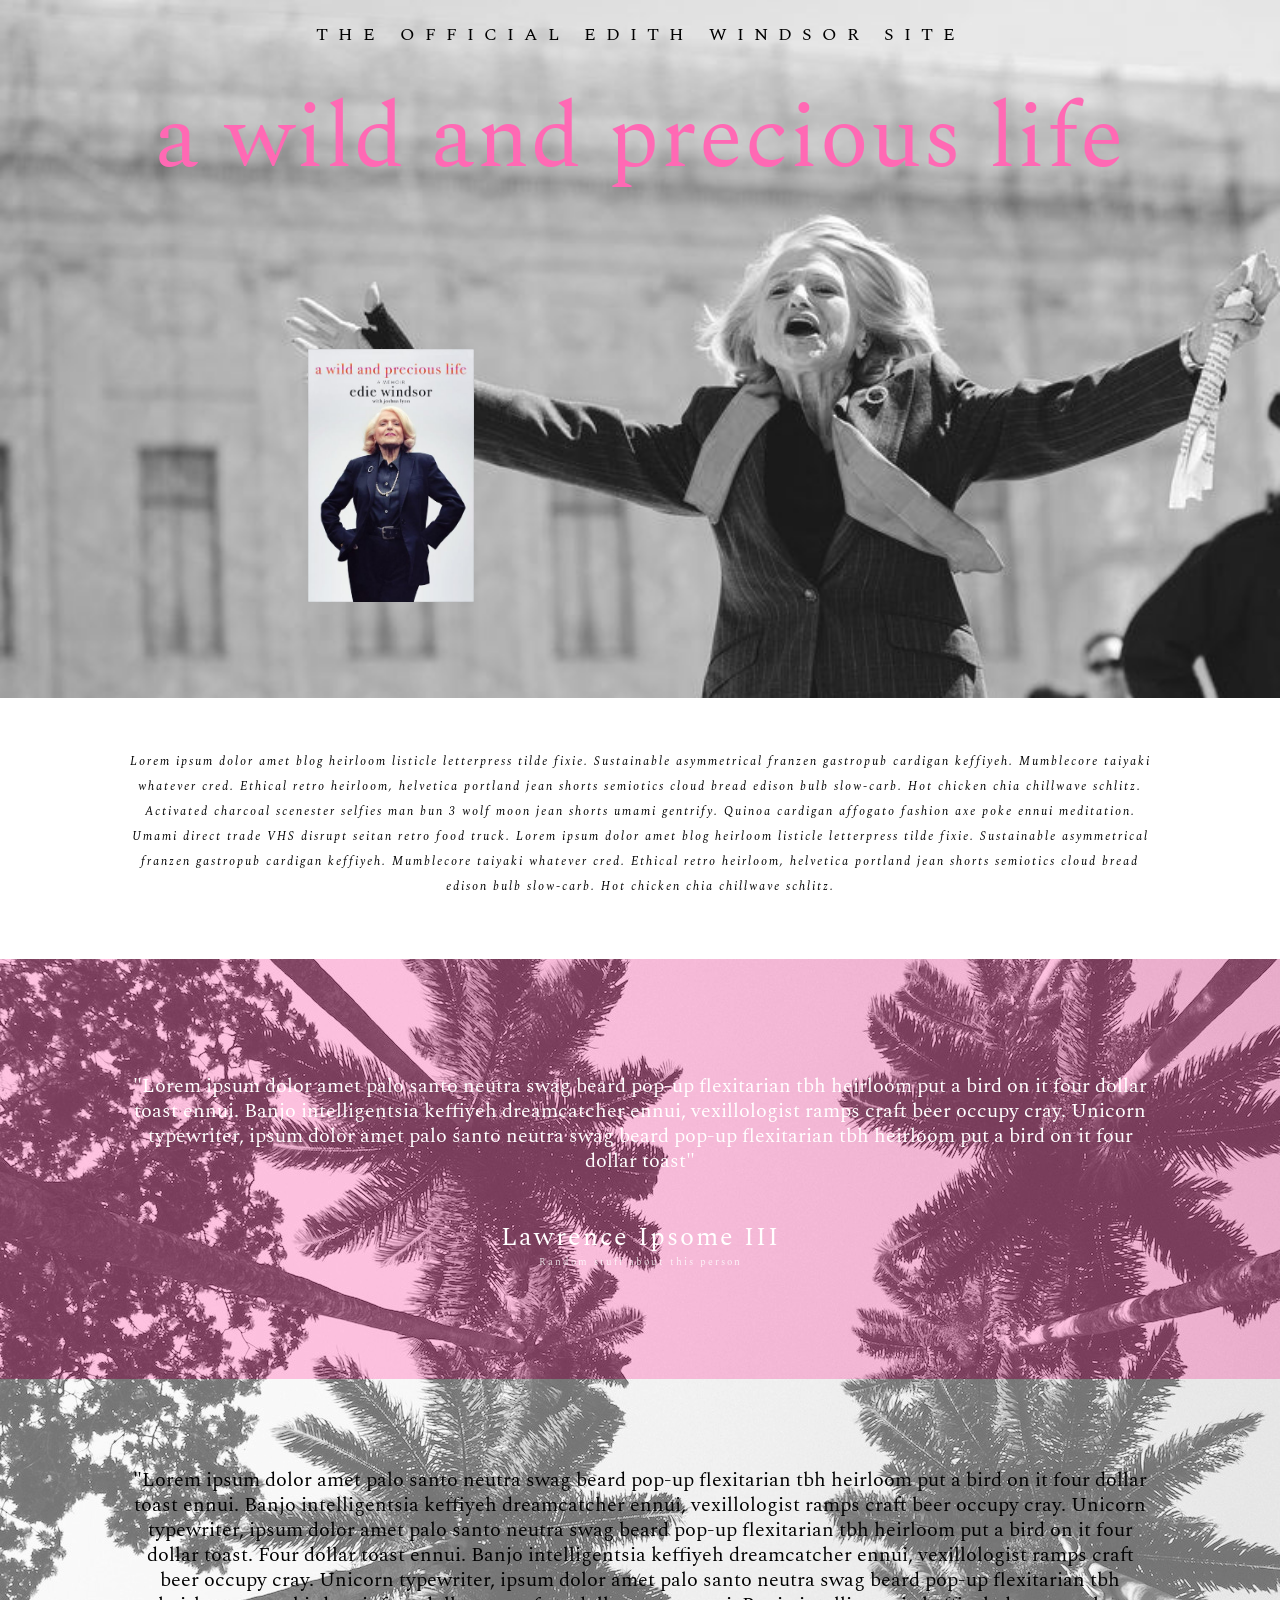
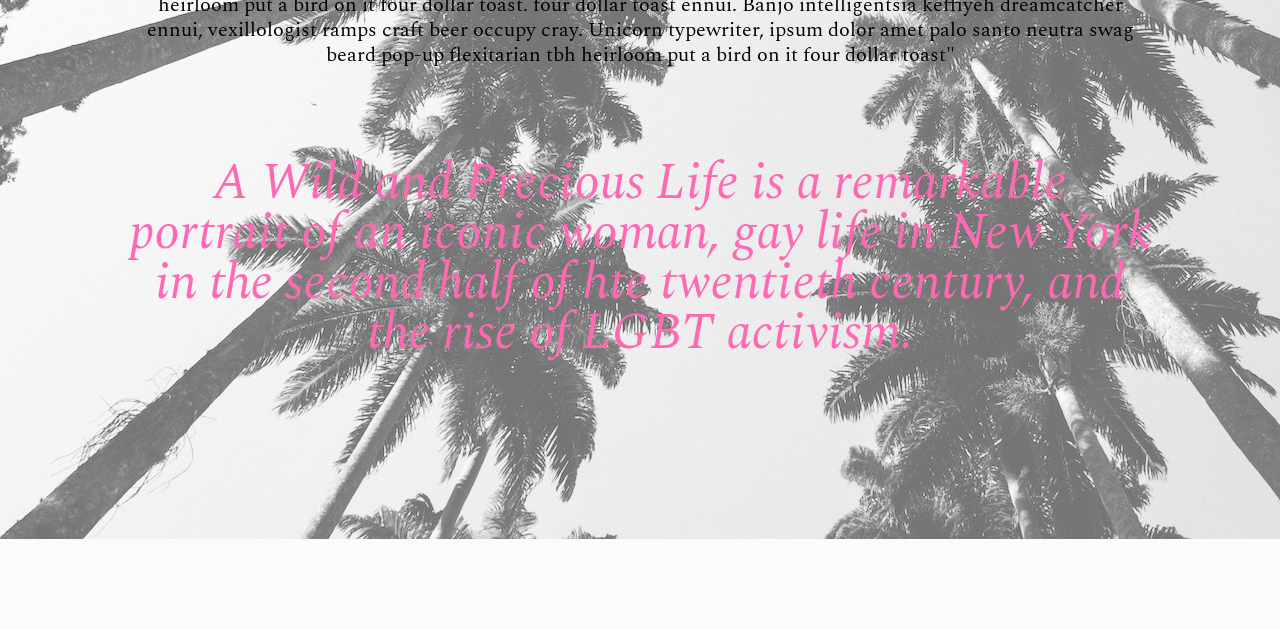
==== index.html @ 9a328db8 "secondary update" ====
<!DOCTYPE html>
<html>
<head>
  <meta charset="UTF-8">
  <title>title</title>
  <link rel="stylesheet" type="text/css" href="style.css">
</head>
<body>

  <div class='post-header'>
    <div id='post-title'>
      <h2>The Official Edith Windsor Site</h2>
    </div>
    <div id='post-title-statement'>
        <h1>a wild and precious life</h1>
    </div>
    <div id='post-book-cover'>
      <img src='images/book-cover.jpg'></img>
    </div>
  </div>

  <div class='post-sub-header'>
    <p class='post-sub-header-text'>Lorem ipsum dolor amet blog heirloom listicle letterpress tilde fixie. Sustainable asymmetrical franzen gastropub cardigan keffiyeh. Mumblecore taiyaki whatever cred. Ethical retro heirloom, helvetica portland jean shorts semiotics cloud bread edison bulb slow-carb. Hot chicken chia chillwave schlitz. Activated charcoal scenester selfies man bun 3 wolf moon jean shorts umami gentrify. Quinoa cardigan affogato fashion axe poke ennui meditation. Umami direct trade VHS disrupt seitan retro food truck. Lorem ipsum dolor amet blog heirloom listicle letterpress tilde fixie. Sustainable asymmetrical franzen gastropub cardigan keffiyeh. Mumblecore taiyaki whatever cred. Ethical retro heirloom, helvetica portland jean shorts semiotics cloud bread edison bulb slow-carb. Hot chicken chia chillwave schlitz.</p>
  </div>  

  <div class='post-main'>
    <div id='post-main-initial'>
      <blockquote>"Lorem ipsum dolor amet palo santo neutra swag beard pop-up flexitarian tbh heirloom put a bird on it four dollar toast ennui. Banjo intelligentsia keffiyeh dreamcatcher ennui, vexillologist ramps craft beer occupy cray. Unicorn typewriter, ipsum dolor amet palo santo neutra swag beard pop-up flexitarian tbh heirloom put a bird on it four dollar toast"</blockquote>
      <p class='author'>Lawrence Ipsome III</p>
      <p class='author-credentials'>Random stuff about this person</p>
    </div>
    <div id='post-main-secondary'>
        <p class='post-main-statement'>"Lorem ipsum dolor amet palo santo neutra swag beard pop-up flexitarian tbh heirloom put a bird on it four dollar toast ennui. Banjo intelligentsia keffiyeh dreamcatcher ennui, vexillologist ramps craft beer occupy cray. Unicorn typewriter, ipsum dolor amet palo santo neutra swag beard pop-up flexitarian tbh heirloom put a bird on it four dollar toast. Four dollar toast ennui. Banjo intelligentsia keffiyeh dreamcatcher ennui, vexillologist ramps craft beer occupy cray. Unicorn typewriter, ipsum dolor amet palo santo neutra swag beard pop-up flexitarian tbh heirloom put a bird on it four dollar toast. four dollar toast ennui. Banjo intelligentsia keffiyeh dreamcatcher ennui, vexillologist ramps craft beer occupy cray. Unicorn typewriter, ipsum dolor amet palo santo neutra swag beard pop-up flexitarian tbh heirloom put a bird on it four dollar toast"</p>
        <p class='post-main-quote'>A Wild and Precious Life is a remarkable portrait of an iconic woman, gay life in New York in the second half of hte twentieth century, and the rise of LGBT activism.
        </p>
    </div>
  </div>

  <style>
    .post-header {
      overflow: hidden;
      width: 100%;
      height: 54.5vw;
      margin: 0 auto;
      background-color: #567DA7;
      background-size: cover;
      background-position: 50% 0;
      /* background-image: url(data:image/svg+xml;charset=utf-8,%3Csvg%20xmlns%3D%22http%3A//www.w3.org/2000/svg%22%20xmlns%3Axlink%3D%22http%3A//www.w3.org/1999/xlink%22%20width%3D%221500%22%20height%3D%22823%22%20viewBox%3D%220%200%201500%20823%22%3E%0A%20%20%3Cfilter%20id%3D%22blur%22%20color-interpolation-filters%3D%22sRGB%22%3E%0A%20%20%20%20%3CfeGaussianBlur%20stdDeviation%3D%2220%22%20edgeMode%3D%22duplicate%22%20/%3E%0A%20%20%20%20%3CfeComponentTransfer%3E%0A%20%20%20%20%20%20%3CfeFuncA%20type%3D%22discrete%22%20tableValues%3D%221%201%22%20/%3E%0A%20%20%20%20%3C/feComponentTransfer%3E%0A%20%20%3C/filter%3E%0A%20%20%3Cimage%20filter%3D%22url%28%23blur%29%22%20xlink%3Ahref%3D%22data%3Aimage/jpeg%3Bbase64%2C/9j/4AAQSkZJRgABAQAAAQABAAD/2wCEAAYEBAQEBAYEBAYJBgUGCQoHBgYHCgsJCQoJCQsPCwwMDAwLDwwNDg4ODQwRERMTEREaGRkZGh0dHR0dHR0dHR0BBgcHDAsMFg8PFhkUEBQZHR0dHR0dHR0dHR0dHR0dHR0dHR0dHR0dHR0dHR0dHR0dHR0dHR0dHR0dHR0dHR0dHf/AABEIABYAKAMBEQACEQEDEQH/xACNAAADAQEAAAAAAAAAAAAAAAAEBQYHAxAAAQQABQMBBQkAAAAAAAAAAQIDBBEABQYSMRMhQRQHCCIzURUWIzJhYnGBoQEAAwEBAQAAAAAAAAAAAAAAAwQFBgIBEQACAAUBAwkHBQAAAAAAAAABAgADBBEhEgUxQQYiI1JxctHS8BUyUWGRoeEzgYKSwf/aAAwDAQACEQMRAD8Al9VzJGn22ZUKK3IjEEPOym0p2rHAOyqH643O1a+rpyDLUaLZO/8A0fmM/SS5U24YnVCyHqhpTBezCKICiPw/TOl1Cz9KH5f5xGl8rpi3WZLDNbFsZ+YPDshp9kg20Nj1uhRL14wkOqciNks18IeQpZTfdXY+f8wEcqK0nAQfxNuzOYL7JlcS0NsmnO6gWlnK4IS4ptTqkSF0dqeSmhZqx4xUp+UFZUvpRJa/[base64]/vbeIDVe0rfopfvL5o0YkUnGY30PhHWXG0y47DHqtRNSwtfpVNfaCgVbfi7ON18u747YnvN2qGXUiE3x7n3s27thpZdAVazOBbPvfa439kDQ8vAVLEDNM+Nvu+pUhmZYl0krKwhNFVbbvvjqXUbTF+ilnnG+V826BzJNEbdI4xjB8ILh5bmyiQ7m+okJHdCmWcwJK/AKVI7Gr4Vg5rNpWxTy799fNC4p6S+ZrW7p8IZZvk2ZqiZWJuodRIQmEkQDGhrO6PvVRd6IKurvu+rS/rgcurrs2kJvzzhv/tBmkU2Okbd1fxH/2Q%3D%3D%22%20x%3D%220%22%20y%3D%220%22%20height%3D%22100%25%22%20width%3D%22100%25%22/%3E%0A%3C/svg%3E); */
      background-image: url('[data-uri]');
    }
  
    .post-header-enhanced {
      /* background-image: url(https://s3-us-west-2.amazonaws.com/s.cdpn.io/401949/largeimg.jpg); */
      background-image: url("images/header-img.jpg");
    }
  
    @supports (background-image: filter(url('i.jpg'), blur(1px))) {
      .post-header {
        transform: translateZ(0);
      }
      .post-header-enhanced {
        animation: sharpen .5s both;
      }
      @keyframes sharpen {
        from {
          background-image: filter(url(https://s3-us-west-2.amazonaws.com/s.cdpn.io/401949/largeimg.jpg), blur(20px));
        }
        to {
          background-image: filter(url(https://s3-us-west-2.amazonaws.com/s.cdpn.io/401949/largeimg.jpg), blur(0px));
        }
      }
    }
  </style>
  <script src="script.js"></script>
</body>
</html>
---- style.css ----
@import url('https://fonts.googleapis.com/css?family=Spectral:200,300,400&display=swap');

/* style reset */
html, body, div, span, applet, object, iframe,
h1, h2, h3, h4, h5, h6, p, blockquote, pre,
a, abbr, acronym, address, big, cite, code,
del, dfn, em, img, ins, kbd, q, s, samp,
small, strike, strong, sub, sup, tt, var,
b, u, i, center,
dl, dt, dd, ol, ul, li,
fieldset, form, label, legend,
table, caption, tbody, tfoot, thead, tr, th, td,
article, aside, canvas, details, embed, 
figure, figcaption, footer, header, hgroup, 
menu, nav, output, ruby, section, summary,
time, mark, audio, video {
	margin: 0;
	padding: 0;
	border: 0;
	font-size: 100%;
	font: inherit;
	vertical-align: baseline;
}

/* HTML5 display-role reset for older browsers */
article, aside, details, figcaption, figure, 
footer, header, hgroup, menu, nav, section {
	display: block;
}

body {
    line-height: 1;
    font-size: 14px;
    font-family: 'Spectral', serif;
}

ol, ul {
	list-style: none;
}

blockquote, q {
	quotes: none;
}

blockquote:before, blockquote:after,
q:before, q:after {
	content: '';
	content: none;
}

table {
	border-collapse: collapse;
	border-spacing: 0;
}
/* end style reset */

.clearfix::after {
    content: "";
    clear: both;
    display: table;
}

#post-title {
    width: 100%;
    /* increase height to push title down */
    height: 10%;
    /* background-color: rgba(255, 255, 255, 0.2); */
    margin: 0 auto;
    position: relative;
}

#post-title-statement {
    width: 100%;
    /* increase height to push statement down */
    height: 20%;
    /* background-color: rgba(245, 245, 245, 0.1); */
    position: relative;
}

#post-book-cover {
    margin: 10em 0 10em 22em;
    width: 13%;
    height: auto;
    position: relative;
}

#post-book-cover img{
    width: 100%;
    height: 100%;
}

h1 {
    margin: 0;
    position: absolute;
    top: 50%;
    left: 50%;
    margin-right: -50%;
    transform: translate(-50%, -50%);
    font-size: 7vw;
    letter-spacing: 2px;
    color: hotpink;
}

h2 {
    margin: 0;
    position: absolute;
    top: 50%;
    left: 50%;
    margin-right: -50%;
    transform: translate(-50%, -50%);
    font-size: 18px;
    text-transform: uppercase;
    letter-spacing: 10px;
}

.post-sub-header {
    width: 100%;
    height: 210px;
    padding: 4% 0% 0 0%;
    position: relative;
}

.post-sub-header-text {
    /* critical to maintaining padding */
    width: 80%;
    padding: 0 10% 0 10%;
    position: relative;
    font-size: 12px;
    text-align: center;
    letter-spacing: 2px;
    line-height: 25px;
    font-style: italic;
}

.post-main {
    width: 100%;
    height: 1180px;
    position: relative;
    background-image: url("images/main.jpeg") ;
}

#post-main-initial {
    width: 100%;
    height: 420px;
    background-color: rgba(255, 105, 180, 0.4)
}

#post-main-initial blockquote {
    width: 80%;
    padding: 9% 10% 0 10%;
    position: relative;
    font-size: 20px;
    text-align: center;
    line-height: 25px;
    color: white;
}

.author {
    width: 80%;
    padding: 4% 10% 0 10%;;
    position: relative;
    font-size: 26px;
    text-align: center;
    letter-spacing: 2px;
    line-height: 25px;
    color: white;
}

.author-credentials {
    width: 80%;
    padding: 0 10% 0 10%;
    position: relative;
    font-size: 10px;
    text-align: center;
    letter-spacing: 2px;
    line-height: 25px;
    color: white;
    opacity: 0.8;
}

#post-main-secondary {
    width: 100%;
    height: 850px;
    background-color: rgba(245, 245, 245, 0.4);
}

.post-main-statement {
    width: 80%;
    padding: 7% 10% 0 10%;;
    position: relative;
    font-size: 20px;
    text-align: center;
    line-height: 25px;
    color: black;
}

.post-main-quote {
    width: 80%;
    padding: 7% 10% 0 10%;
    position: relative;
    font-size: 4vw;
    text-align: center;
    line-height: 50px;
    color: hotpink;
    font-style: italic;
}

#post-social {
    width: 100%;
    height: 420px;
    background-color: rgba(255, 105, 180, 0.4)
}






/* Smartphones (portrait and landscape) ----------- */
@media only screen and (min-device-width : 320px) and (max-device-width : 480px) {
   
}

/* iPads (portrait and landscape) ----------- */
@media only screen and (min-device-width : 768px) and (max-device-width : 1024px) {
    body {
        background-color: hotpink;
    }
}

/* Desktops and laptops ----------- */
@media only screen  and (min-width : 1224px) {

}

/* Large screens ----------- */
@media only screen  and (min-width : 1824px) {

}
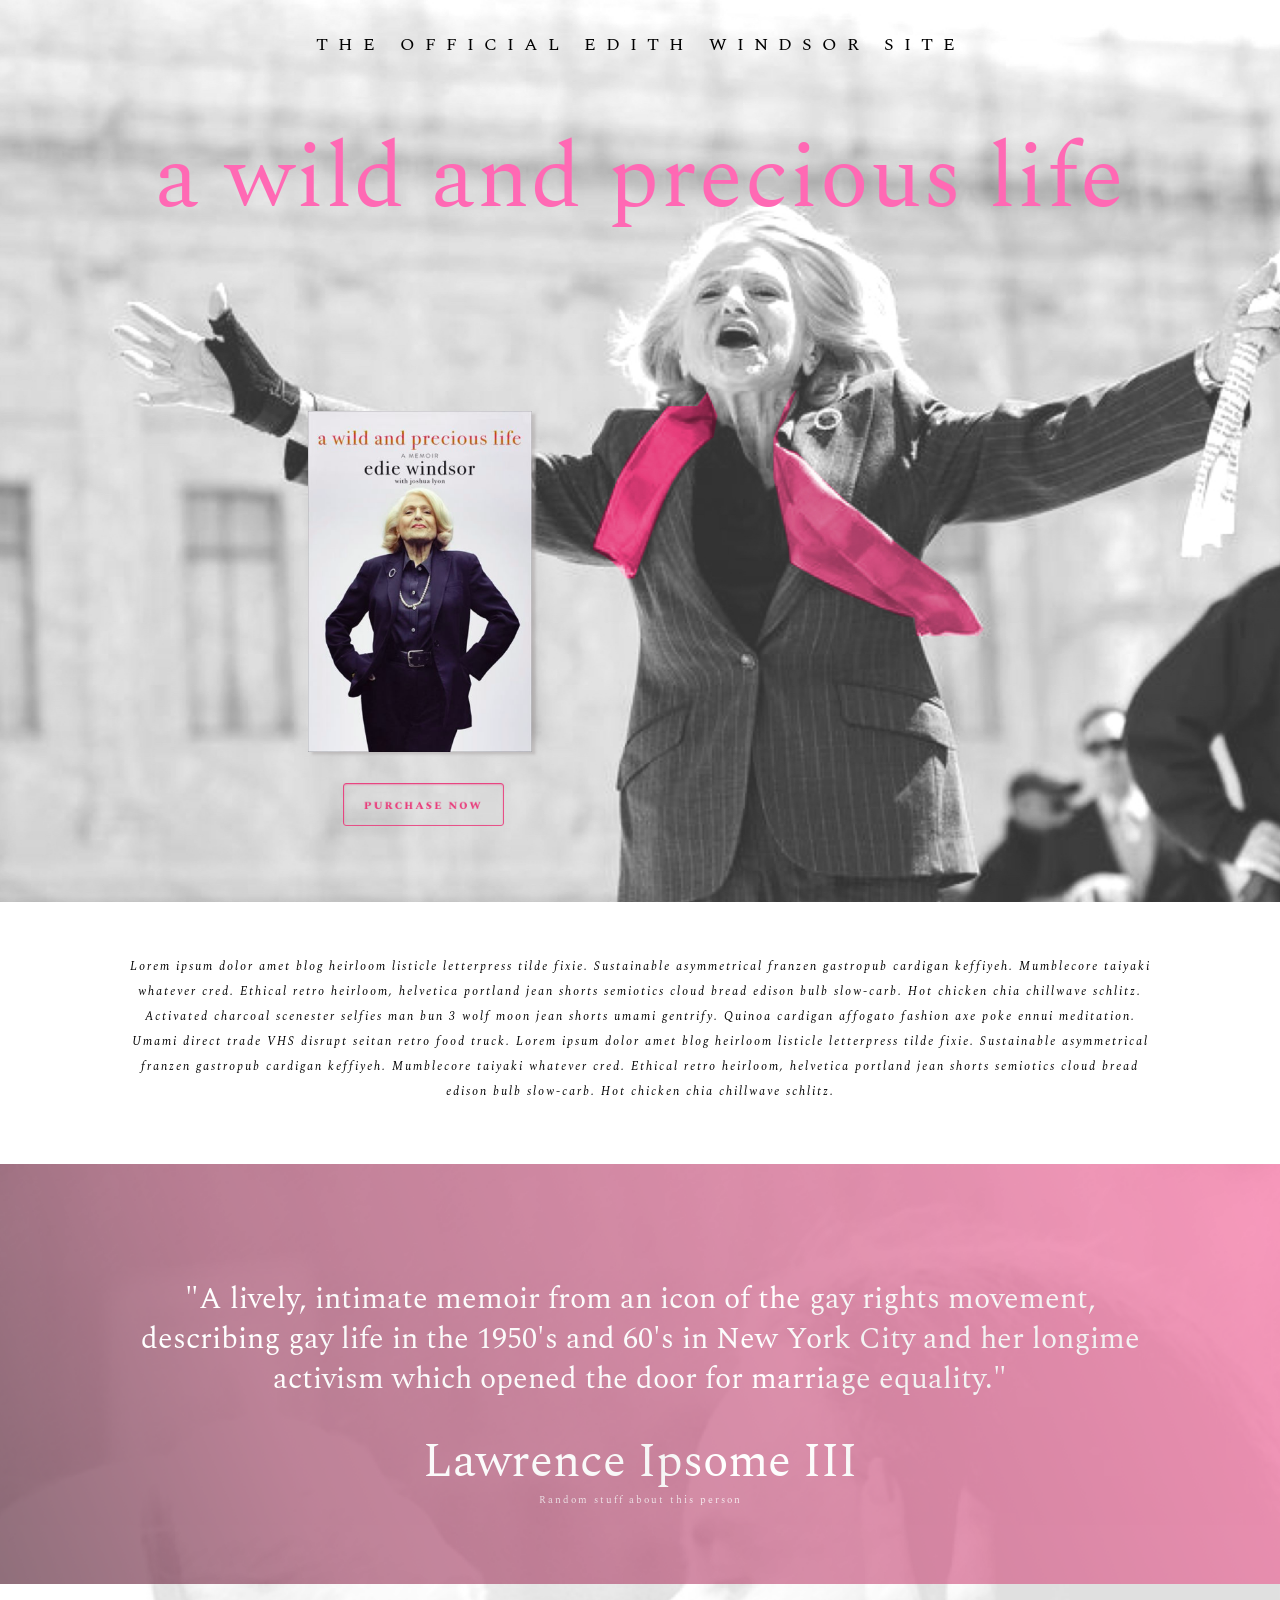
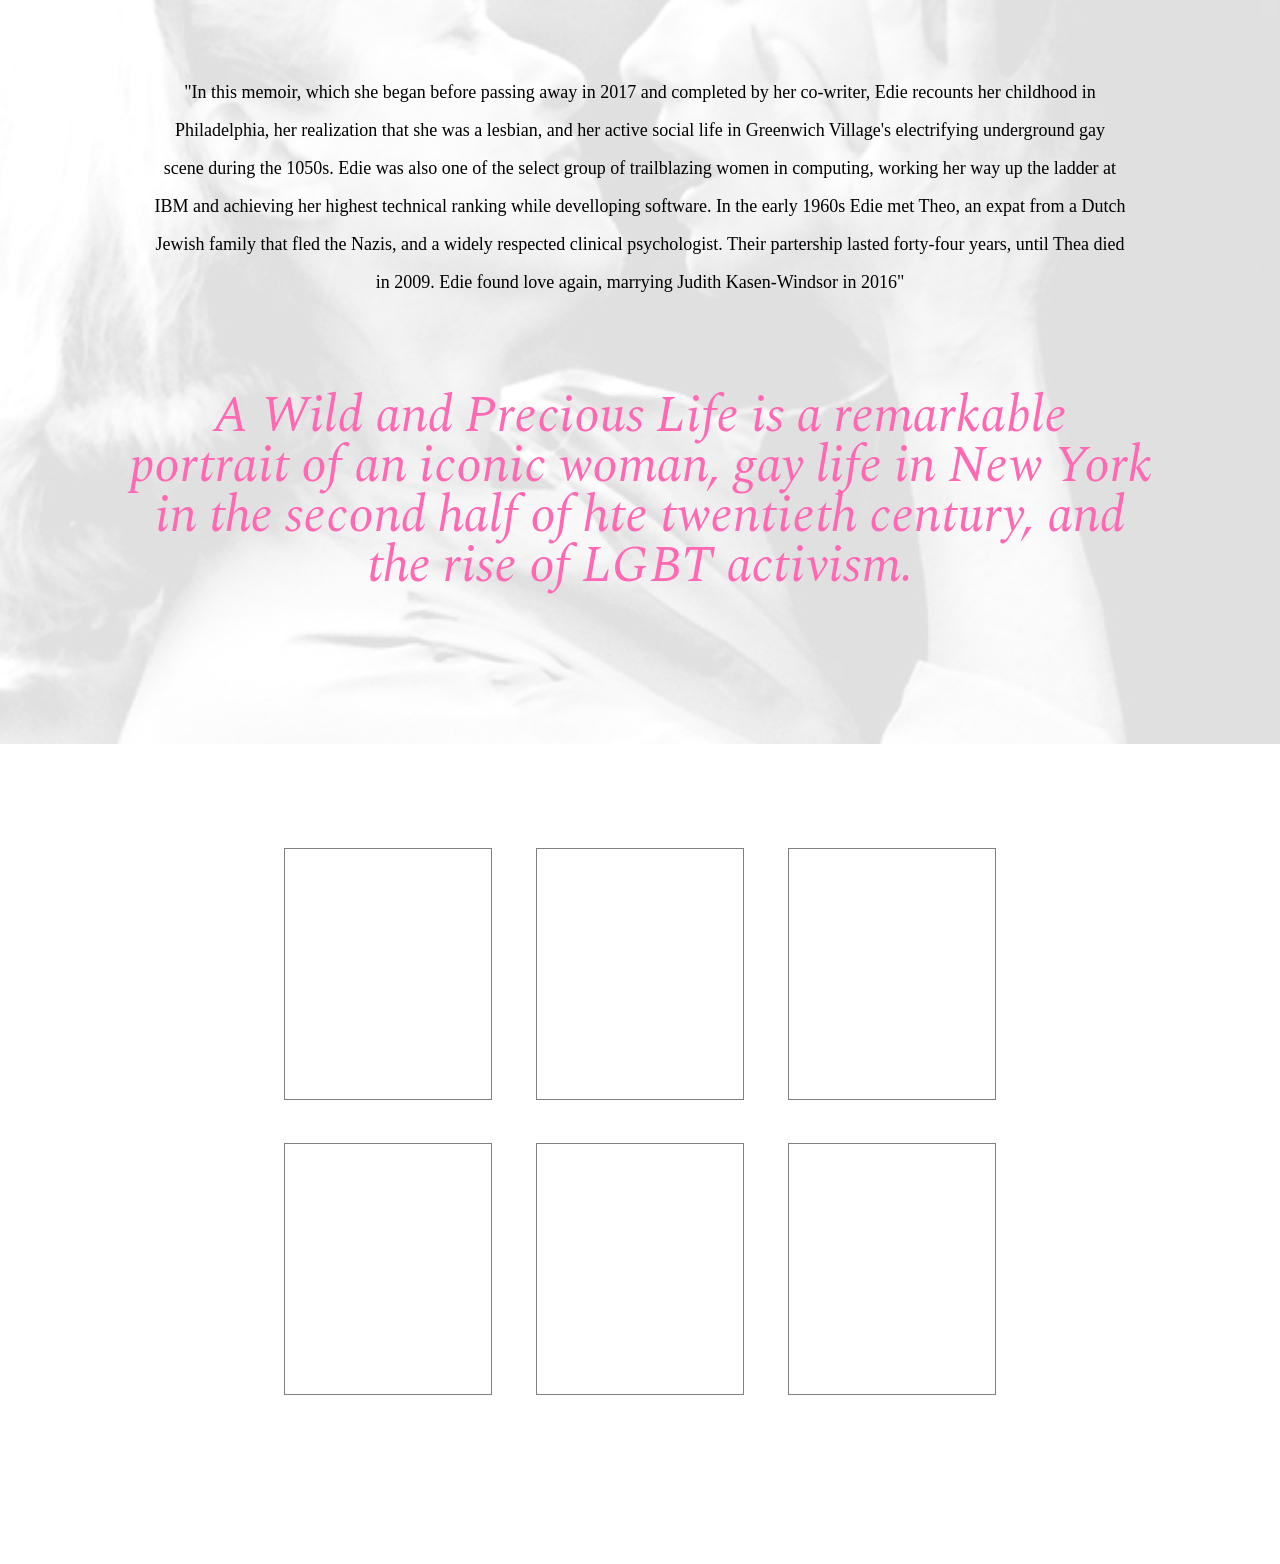
==== commit 37770f25: "updates HTML and CSS" ====
--- a/index.html
+++ b/index.html
@@ -15,7 +15,8 @@
         <h1>a wild and precious life</h1>
     </div>
     <div id='post-book-cover'>
-      <img src='images/book-cover.jpg'></img>
+      <img id ='book-cover-img' src='images/book-cover.jpg'></img>
+      <a href='' target='_blank'><img id='book-cta' src='images/cta-desktop.png'></a>
     </div>
   </div>
 
@@ -25,14 +26,25 @@
 
   <div class='post-main'>
     <div id='post-main-initial'>
-      <blockquote>"Lorem ipsum dolor amet palo santo neutra swag beard pop-up flexitarian tbh heirloom put a bird on it four dollar toast ennui. Banjo intelligentsia keffiyeh dreamcatcher ennui, vexillologist ramps craft beer occupy cray. Unicorn typewriter, ipsum dolor amet palo santo neutra swag beard pop-up flexitarian tbh heirloom put a bird on it four dollar toast"</blockquote>
+      <blockquote>"A lively, intimate memoir from an icon of the gay rights movement, describing gay life in the 1950's and 60's in New York City and her longime activism which opened the door for marriage equality."</blockquote>
       <p class='author'>Lawrence Ipsome III</p>
       <p class='author-credentials'>Random stuff about this person</p>
     </div>
     <div id='post-main-secondary'>
-        <p class='post-main-statement'>"Lorem ipsum dolor amet palo santo neutra swag beard pop-up flexitarian tbh heirloom put a bird on it four dollar toast ennui. Banjo intelligentsia keffiyeh dreamcatcher ennui, vexillologist ramps craft beer occupy cray. Unicorn typewriter, ipsum dolor amet palo santo neutra swag beard pop-up flexitarian tbh heirloom put a bird on it four dollar toast. Four dollar toast ennui. Banjo intelligentsia keffiyeh dreamcatcher ennui, vexillologist ramps craft beer occupy cray. Unicorn typewriter, ipsum dolor amet palo santo neutra swag beard pop-up flexitarian tbh heirloom put a bird on it four dollar toast. four dollar toast ennui. Banjo intelligentsia keffiyeh dreamcatcher ennui, vexillologist ramps craft beer occupy cray. Unicorn typewriter, ipsum dolor amet palo santo neutra swag beard pop-up flexitarian tbh heirloom put a bird on it four dollar toast"</p>
+        <p class='post-main-statement'>"In this memoir, which she began before passing away in 2017 and completed by her co-writer, Edie recounts her childhood in Philadelphia, her realization that she was a lesbian, and her active social life in Greenwich Village's electrifying underground gay scene during the 1050s. Edie was also one of the select group of trailblazing women in computing, working her way up the ladder at IBM and achieving her highest technical ranking while develloping software. In the early 1960s Edie met Theo, an expat from a Dutch Jewish family that fled the Nazis, and a widely respected clinical psychologist. Their partership lasted forty-four years, until Thea died in 2009. Edie found love again, marrying Judith Kasen-Windsor in 2016"</p>
         <p class='post-main-quote'>A Wild and Precious Life is a remarkable portrait of an iconic woman, gay life in New York in the second half of hte twentieth century, and the rise of LGBT activism.
         </p>
+    </div>
+  </div>
+
+  <div id='post-social'>
+    <div id='post-social-container'>
+        <div class='social-post'></div>
+        <div class='social-post'></div>
+        <div class='social-post'></div>
+        <div class='social-post'></div>
+        <div class='social-post'></div>
+        <div class='social-post'></div>
     </div>
   </div>
 
@@ -40,13 +52,12 @@
     .post-header {
       overflow: hidden;
       width: 100%;
-      height: 54.5vw;
+      height: 70.5vw;
       margin: 0 auto;
       background-color: #567DA7;
       background-size: cover;
       background-position: 50% 0;
-      /* background-image: url(data:image/svg+xml;charset=utf-8,%3Csvg%20xmlns%3D%22http%3A//www.w3.org/2000/svg%22%20xmlns%3Axlink%3D%22http%3A//www.w3.org/1999/xlink%22%20width%3D%221500%22%20height%3D%22823%22%20viewBox%3D%220%200%201500%20823%22%3E%0A%20%20%3Cfilter%20id%3D%22blur%22%20color-interpolation-filters%3D%22sRGB%22%3E%0A%20%20%20%20%3CfeGaussianBlur%20stdDeviation%3D%2220%22%20edgeMode%3D%22duplicate%22%20/%3E%0A%20%20%20%20%3CfeComponentTransfer%3E%0A%20%20%20%20%20%20%3CfeFuncA%20type%3D%22discrete%22%20tableValues%3D%221%201%22%20/%3E%0A%20%20%20%20%3C/feComponentTransfer%3E%0A%20%20%3C/filter%3E%0A%20%20%3Cimage%20filter%3D%22url%28%23blur%29%22%20xlink%3Ahref%3D%22data%3Aimage/jpeg%3Bbase64%2C/9j/4AAQSkZJRgABAQAAAQABAAD/2wCEAAYEBAQEBAYEBAYJBgUGCQoHBgYHCgsJCQoJCQsPCwwMDAwLDwwNDg4ODQwRERMTEREaGRkZGh0dHR0dHR0dHR0BBgcHDAsMFg8PFhkUEBQZHR0dHR0dHR0dHR0dHR0dHR0dHR0dHR0dHR0dHR0dHR0dHR0dHR0dHR0dHR0dHR0dHf/AABEIABYAKAMBEQACEQEDEQH/xACNAAADAQEAAAAAAAAAAAAAAAAEBQYHAxAAAQQABQMBBQkAAAAAAAAAAQIDBBEABQYSMRMhQRQHCCIzURUWIzJhYnGBoQEAAwEBAQAAAAAAAAAAAAAAAwQFBgIBEQACAAUBAwkHBQAAAAAAAAABAgADBBEhEgUxQQYiI1JxctHS8BUyUWGRoeEzgYKSwf/aAAwDAQACEQMRAD8Al9VzJGn22ZUKK3IjEEPOym0p2rHAOyqH643O1a+rpyDLUaLZO/8A0fmM/SS5U24YnVCyHqhpTBezCKICiPw/TOl1Cz9KH5f5xGl8rpi3WZLDNbFsZ+YPDshp9kg20Nj1uhRL14wkOqciNks18IeQpZTfdXY+f8wEcqK0nAQfxNuzOYL7JlcS0NsmnO6gWlnK4IS4ptTqkSF0dqeSmhZqx4xUp+UFZUvpRJa/[base64]/vbeIDVe0rfopfvL5o0YkUnGY30PhHWXG0y47DHqtRNSwtfpVNfaCgVbfi7ON18u747YnvN2qGXUiE3x7n3s27thpZdAVazOBbPvfa439kDQ8vAVLEDNM+Nvu+pUhmZYl0krKwhNFVbbvvjqXUbTF+ilnnG+V826BzJNEbdI4xjB8ILh5bmyiQ7m+okJHdCmWcwJK/AKVI7Gr4Vg5rNpWxTy799fNC4p6S+ZrW7p8IZZvk2ZqiZWJuodRIQmEkQDGhrO6PvVRd6IKurvu+rS/rgcurrs2kJvzzhv/tBmkU2Okbd1fxH/2Q%3D%3D%22%20x%3D%220%22%20y%3D%220%22%20height%3D%22100%25%22%20width%3D%22100%25%22/%3E%0A%3C/svg%3E); */
-      background-image: url('[data-uri]');
+      background-image: url('[data-uri]')
     }
   
     .post-header-enhanced {
--- a/style.css
+++ b/style.css
@@ -28,7 +28,10 @@
 	display: block;
 }
 
+
+
 body {
+    padding: 0;
     line-height: 1;
     font-size: 14px;
     font-family: 'Spectral', serif;
@@ -79,15 +82,22 @@
 
 #post-book-cover {
     margin: 10em 0 10em 22em;
-    width: 13%;
+    width: 18%;
     height: auto;
     position: relative;
 }
 
-#post-book-cover img{
+#book-cover-img{
     width: 100%;
     height: 100%;
 }
+
+#book-cta {
+    width: 70%;
+    height: auto;
+    margin: 10% 10% 0 15%;
+}
+
 
 h1 {
     margin: 0;
@@ -136,39 +146,45 @@
     width: 100%;
     height: 1180px;
     position: relative;
-    background-image: url("images/main.jpeg") ;
+    background-image: url("images/edie-thea-kiss\ bgd.png");
+    background-size: cover;
 }
 
 #post-main-initial {
     width: 100%;
     height: 420px;
-    background-color: rgba(255, 105, 180, 0.4)
+    background-image:url("images/pink-gradient.png") ;
+    background-size: cover;
+    /* content: ""; */
+    /* display: block; */
+
+    opacity: 0.6;
 }
 
 #post-main-initial blockquote {
     width: 80%;
     padding: 9% 10% 0 10%;
     position: relative;
-    font-size: 20px;
-    text-align: center;
+    font-size: 30px;
+    text-align: center;
+    line-height: 40px;
+    color: white;
+}
+
+.author {
+    width: 80%;
+    padding: 4% 10% 0 10%;;
+    position: relative;
+    font-size: 47px;
+    text-align: center;
+    letter-spacing: 0px;
     line-height: 25px;
     color: white;
 }
 
-.author {
-    width: 80%;
-    padding: 4% 10% 0 10%;;
-    position: relative;
-    font-size: 26px;
-    text-align: center;
-    letter-spacing: 2px;
-    line-height: 25px;
-    color: white;
-}
-
 .author-credentials {
     width: 80%;
-    padding: 0 10% 0 10%;
+    padding: 1% 10% 0 10%;
     position: relative;
     font-size: 10px;
     text-align: center;
@@ -181,17 +197,18 @@
 #post-main-secondary {
     width: 100%;
     height: 850px;
-    background-color: rgba(245, 245, 245, 0.4);
+    /* background-color: rgba(245, 245, 245, 0.4); */
 }
 
 .post-main-statement {
-    width: 80%;
-    padding: 7% 10% 0 10%;;
-    position: relative;
-    font-size: 20px;
-    text-align: center;
-    line-height: 25px;
+    width: 76%;
+    padding: 7% 12% 0 12%;;
+    position: relative;
+    font-size: 18px;
+    text-align: center;
+    line-height: 38px;
     color: black;
+    font-weight: 200;
 }
 
 .post-main-quote {
@@ -207,10 +224,31 @@
 
 #post-social {
     width: 100%;
-    height: 420px;
-    background-color: rgba(255, 105, 180, 0.4)
-}
-
+    height: 820px;
+    padding: 0 auto;;
+    text-align: center;
+}
+#post-social-container {
+    width: 70%;
+    margin: 0 auto;
+    padding-top: 5%;
+}
+
+.social-post {
+    width: 23%; 
+    height: 250px;
+    margin: 40px 0 0 0;
+    border: 1px solid grey;
+    display: inline-block;
+    position: relative;
+}
+
+.social-post:nth-of-type(2),
+.social-post:nth-of-type(3),
+.social-post:nth-of-type(5),
+.social-post:nth-of-type(6) {
+    margin-left: 40px;
+}
 
 
 
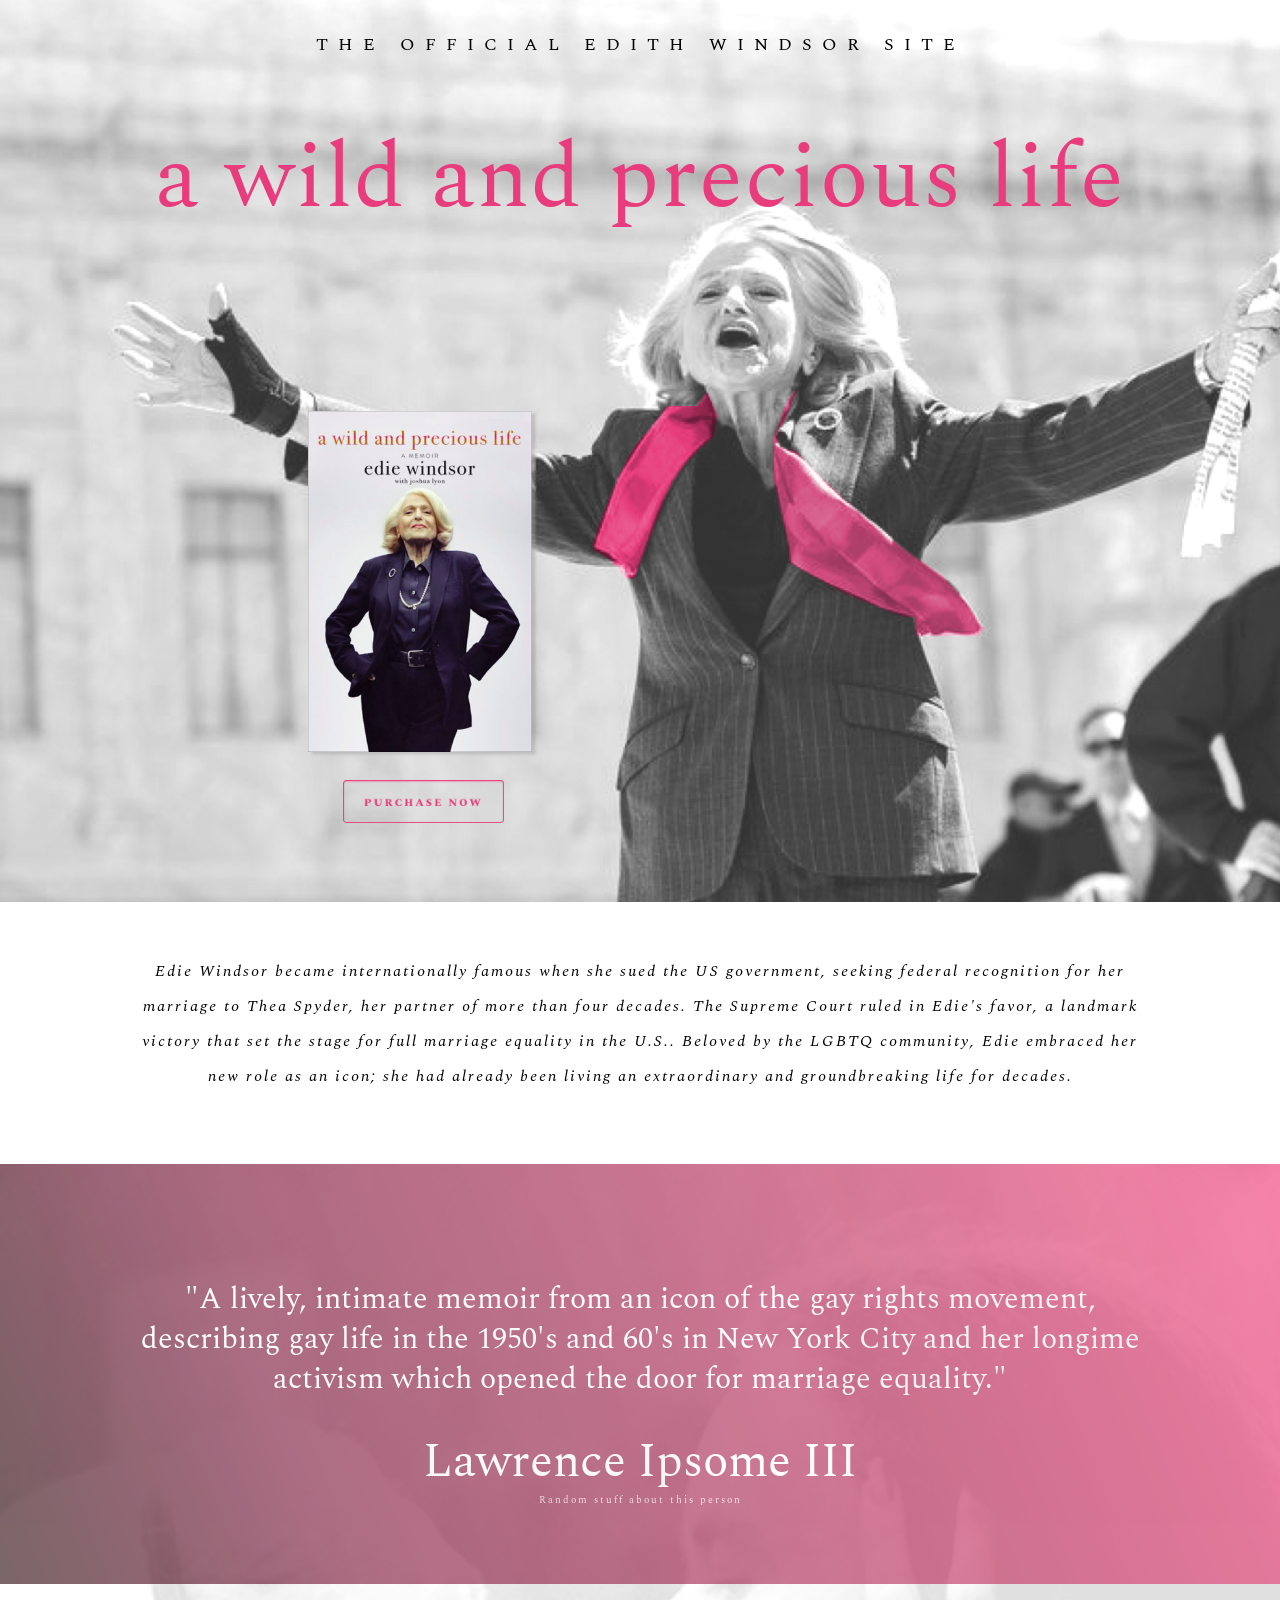
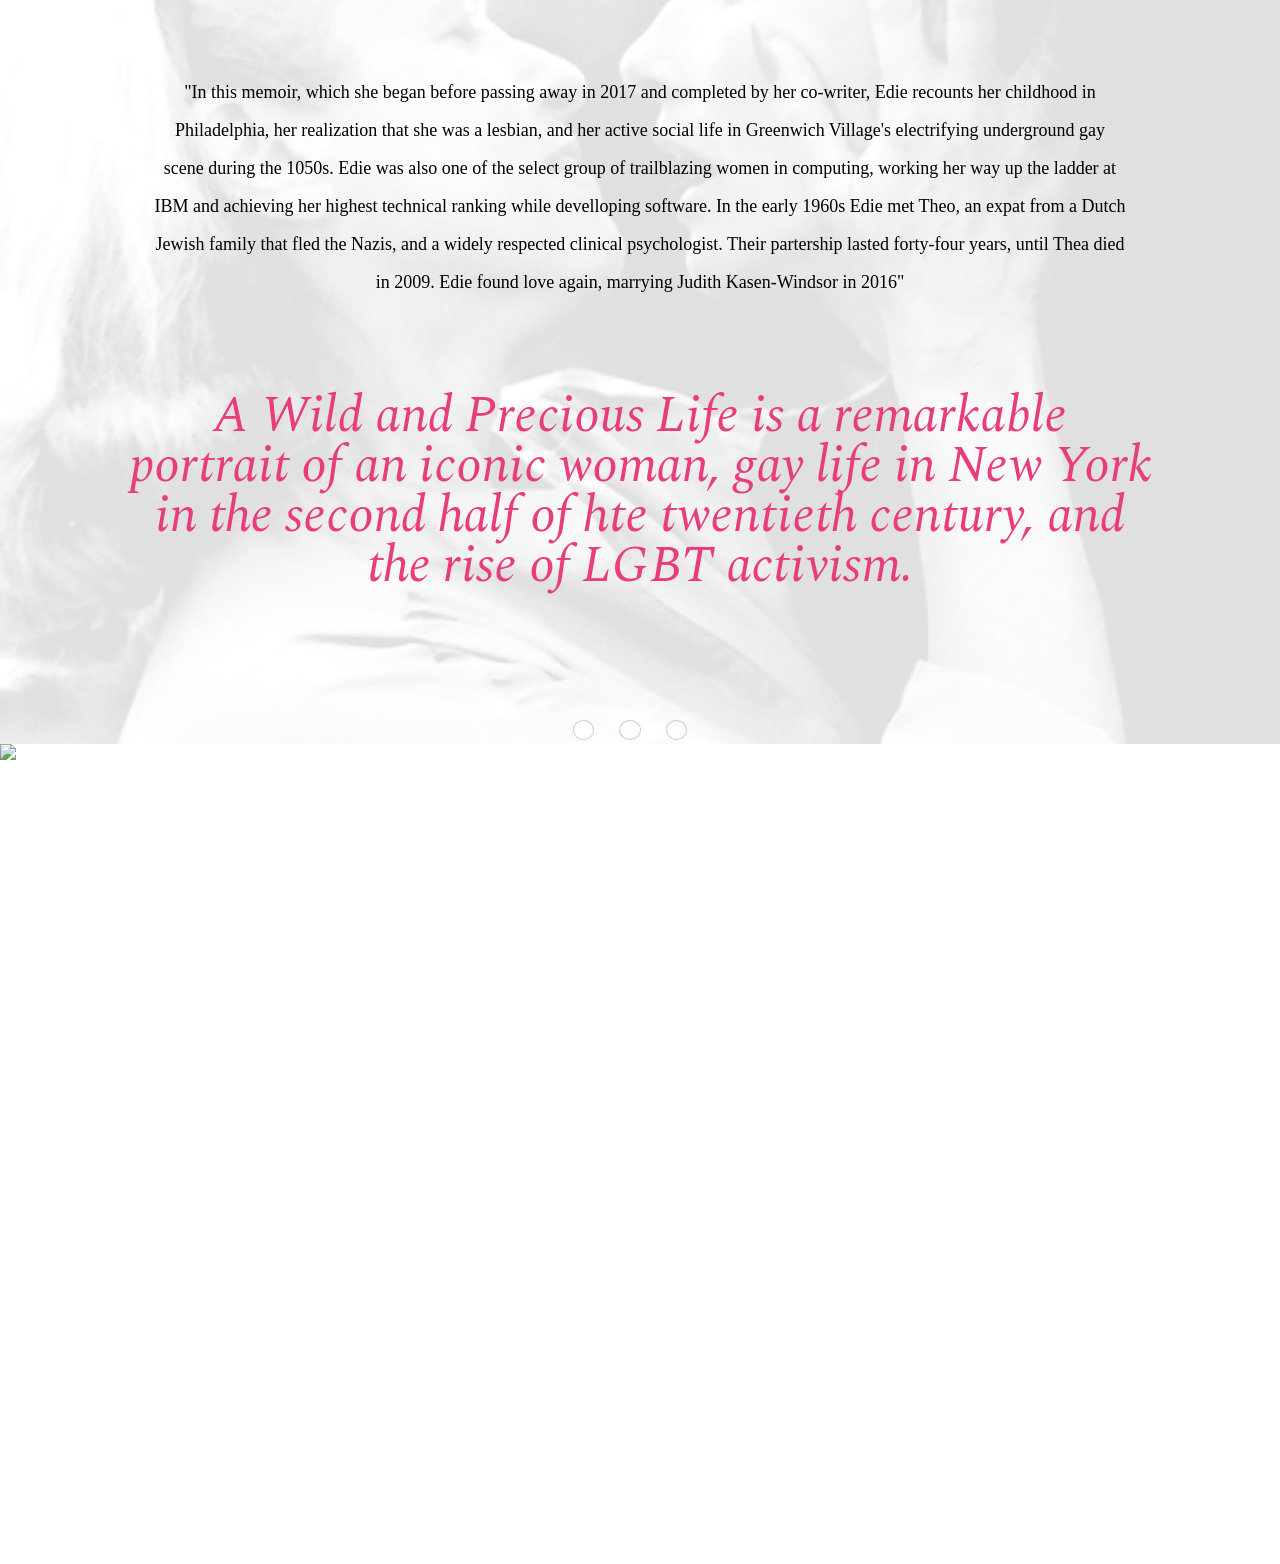
==== commit fc4225ef: "updates" ====
--- a/index.html
+++ b/index.html
@@ -2,6 +2,7 @@
 <html>
 <head>
   <meta charset="UTF-8">
+  <meta name="viewport" content="width=device-width, initial-scale=1">
   <title>title</title>
   <link rel="stylesheet" type="text/css" href="style.css">
 </head>
@@ -9,10 +10,12 @@
 
   <div class='post-header'>
     <div id='post-title'>
-      <h2>The Official Edith Windsor Site</h2>
+      <h2 class='desktop'>The Official Edith Windsor Site</h2>
+      <h2 class='mobile'>The Official <br>Edith Windsor Site</h2>
     </div>
     <div id='post-title-statement'>
         <h1>a wild and precious life</h1>
+        <h1 id='h1-mobile'>a wild and <br> precious life</h1>
     </div>
     <div id='post-book-cover'>
       <img id ='book-cover-img' src='images/book-cover.jpg'></img>
@@ -20,8 +23,18 @@
     </div>
   </div>
 
+  <div id='post-book-cover-mobile'>
+    <img id ='book-cover-img' src='images/book-cover.jpg'></img>
+    <a href='' target='_blank'><img id='book-cta-mobile' src='images/cta-desktop.png'></a>
+  </div>
+
+  <div id='post-book-cover-tablet'>
+    <img id ='book-cover-img' src='images/book-cover.jpg'></img>
+    <a href='' target='_blank'><img id='book-cta-tablet' src='images/cta-desktop.png'></a>
+  </div>
+
   <div class='post-sub-header'>
-    <p class='post-sub-header-text'>Lorem ipsum dolor amet blog heirloom listicle letterpress tilde fixie. Sustainable asymmetrical franzen gastropub cardigan keffiyeh. Mumblecore taiyaki whatever cred. Ethical retro heirloom, helvetica portland jean shorts semiotics cloud bread edison bulb slow-carb. Hot chicken chia chillwave schlitz. Activated charcoal scenester selfies man bun 3 wolf moon jean shorts umami gentrify. Quinoa cardigan affogato fashion axe poke ennui meditation. Umami direct trade VHS disrupt seitan retro food truck. Lorem ipsum dolor amet blog heirloom listicle letterpress tilde fixie. Sustainable asymmetrical franzen gastropub cardigan keffiyeh. Mumblecore taiyaki whatever cred. Ethical retro heirloom, helvetica portland jean shorts semiotics cloud bread edison bulb slow-carb. Hot chicken chia chillwave schlitz.</p>
+    <p class='post-sub-header-text'>Edie Windsor became internationally famous when she sued the US government, seeking federal recognition for her marriage to Thea Spyder, her partner of more than four decades. The Supreme Court ruled in Edie's favor, a landmark victory that set the stage for full marriage equality in the U.S.. Beloved by the LGBTQ community, Edie embraced her new role as an icon; she had already been living an extraordinary and groundbreaking life for decades.</p>
   </div>  
 
   <div class='post-main'>
@@ -38,14 +51,26 @@
   </div>
 
   <div id='post-social'>
-    <div id='post-social-container'>
+      <div class="w3-content w3-display-container" style="width: 100%">
+          <img class="mySlides" src="https://dummyimage.com/1940x660/efac45/aaa" style="width:100%">
+          <img class="mySlides" src="https://dummyimage.com/1940x660/ed28ed/aaa" style="width:100%">
+          <img class="mySlides" src="https://dummyimage.com/1940x660/6cc4e6/aaa" style="width:100%">
+          <div class="w3-center w3-container w3-section w3-large w3-text-white w3-display-bottommiddle" style="width:100%">
+            <!-- <div class="w3-left w3-hover-text-khaki" onclick="plusDivs(-1)">&#10094;</div>
+            <div class="w3-right w3-hover-text-khaki" onclick="plusDivs(1)">&#10095;</div> -->
+            <span class="w3-badge demo w3-border w3-transparent w3-hover-white" onclick="currentDiv(1)"></span>
+            <span class="w3-badge demo w3-border w3-transparent w3-hover-white" onclick="currentDiv(2)"></span>
+            <span class="w3-badge demo w3-border w3-transparent w3-hover-white" onclick="currentDiv(3)"></span>
+          </div>
+        </div>
+    <!-- <div id='post-social-container'>
         <div class='social-post'></div>
         <div class='social-post'></div>
         <div class='social-post'></div>
         <div class='social-post'></div>
         <div class='social-post'></div>
         <div class='social-post'></div>
-    </div>
+    </div> -->
   </div>
 
   <style>
@@ -61,11 +86,10 @@
     }
   
     .post-header-enhanced {
-      /* background-image: url(https://s3-us-west-2.amazonaws.com/s.cdpn.io/401949/largeimg.jpg); */
       background-image: url("images/header-img.jpg");
     }
   
-    @supports (background-image: filter(url('i.jpg'), blur(1px))) {
+    @supports (background-image: filter(url('images/header-img.jpg'), blur(1px))) {
       .post-header {
         transform: translateZ(0);
       }
@@ -74,10 +98,10 @@
       }
       @keyframes sharpen {
         from {
-          background-image: filter(url(https://s3-us-west-2.amazonaws.com/s.cdpn.io/401949/largeimg.jpg), blur(20px));
+          background-image: filter(url("images/header-img.jpg"), blur(20px));
         }
         to {
-          background-image: filter(url(https://s3-us-west-2.amazonaws.com/s.cdpn.io/401949/largeimg.jpg), blur(0px));
+          background-image: filter(url("images/header-img.jpg"), blur(0px));
         }
       }
     }
--- a/style.css
+++ b/style.css
@@ -87,6 +87,11 @@
     position: relative;
 }
 
+#post-book-cover-mobile,
+#post-book-cover-tablet{
+    display: none;
+}
+
 #book-cover-img{
     width: 100%;
     height: 100%;
@@ -108,10 +113,14 @@
     transform: translate(-50%, -50%);
     font-size: 7vw;
     letter-spacing: 2px;
-    color: hotpink;
-}
-
-h2 {
+    color: #E83C7C;
+}
+
+#h1-mobile {
+    display: none;
+}
+
+h2.desktop {
     margin: 0;
     position: absolute;
     top: 50%;
@@ -123,6 +132,10 @@
     letter-spacing: 10px;
 }
 
+h2.mobile {
+    display: none;
+}
+
 .post-sub-header {
     width: 100%;
     height: 210px;
@@ -135,10 +148,10 @@
     width: 80%;
     padding: 0 10% 0 10%;
     position: relative;
-    font-size: 12px;
+    font-size: 16px;
     text-align: center;
     letter-spacing: 2px;
-    line-height: 25px;
+    line-height: 35px;
     font-style: italic;
 }
 
@@ -218,7 +231,7 @@
     font-size: 4vw;
     text-align: center;
     line-height: 50px;
-    color: hotpink;
+    color: #E83C7C;
     font-style: italic;
 }
 
@@ -250,19 +263,186 @@
     margin-left: 40px;
 }
 
-
-
+.mySlides {display:none}
+.w3-left, .w3-right, .w3-badge {cursor:pointer}
+.w3-left, .w3-right {height: 60px; width: 75px}
+.w3-badge {height: 18px;width: 3.5px;margin-right: 20px;padding: 0;}
 
 
 /* Smartphones (portrait and landscape) ----------- */
 @media only screen and (min-device-width : 320px) and (max-device-width : 480px) {
-   
+* {
+    margin: 0;
+    margin-right: 0;
+    padding: 0;
+    transform: none;
+    }
+
+    .post-header {
+        height: 42vh !important;
+        margin: 0 auto;
+        padding-top: 20%;
+        background-color: white !important;
+        background-size: contain !important;
+        background-repeat: no-repeat;
+        background-position: 67% 95% !important;
+    }
+
+   #post-title {
+        width: 100%;
+        margin-top: -10%;
+        text-align: center;
+   }
+   h1 {
+       display: none;
+   }
+
+   #h1-mobile {
+        margin: 0;
+        position: absolute;
+        top: 98%;
+        left: 50%;
+        margin-right: -50%;
+        transform: translate(-50%, -50%);
+        text-align: center;
+        font-size: 11vw;
+        letter-spacing: 2px;
+        color: #E83C7C;
+        display: block;
+   }
+
+   h2.desktop {
+       display: none;
+   }
+
+   h2.mobile {
+        display: block;
+        position: absolute;
+        top: 50%;
+        left: 50%;
+        transform: translate(-50%, -58%);
+        width: 66%;
+        height: auto;
+        letter-spacing: 5px;
+        font-size: 12px;
+        line-height: 18px;
+        text-transform: uppercase;
+   }
+
+   #post-book-cover,
+   #post-book-cover-tablet {
+       display: none;
+   }
+
+   #post-book-cover-mobile {
+        top: 28%;
+        left: 18%;
+        width: 60%;
+        height: auto;
+        margin-top: -45px;
+        display: block;
+        position: relative;
+   }
+
+   #book-cta-mobile {
+        width: 56%;
+        height: auto;
+        margin: 10% 10% 0 23%;
+    }
+
+    .post-sub-header {
+        height: 227px;
+    }
+
+
+    .post-sub-header-text {
+        width: 80%;
+        padding: 3% 10% 0 10%;
+        font-size: 12px;
+        letter-spacing: 1.1px;
+        line-height: 18px;
+    }
+
+    #post-main-initial blockquote {
+        width: 80%;
+        padding: 7% 10% 0 10%;
+        position: relative;
+        font-size: 21px;
+        text-align: center;
+        line-height: 33px;
+    }
+
+    .author {
+        width: 84%;
+        padding: 7% 8% 0 8%;
+        font-size: 30px;
+        line-height: 25px;
+    }
+
+    .post-main-statement {
+        width: 80%;
+        padding: 7% 10% 0 10%;
+        position: relative;
+        font-size: 12px;
+        text-align: center;
+        line-height: 18px;
+        letter-spacing: 1.1px;
+        color: black;
+        font-weight: 200;
+    }
+
+    .post-main-quote {
+        /* width: 80%; */
+        /* padding: 7% 10% 0 10%; */
+        position: re÷lative;
+        font-size: 8vw;
+        /* text-align: center; */
+        line-height: 41px;
+        font-weight: bold;
+        /* color: #E83C7C; */
+        /* font-style: italic; */
+    }
+
+
+  
+   .w3-container,.w3-panel{padding:0.01em 0px}.w3-panel{margin-top:0px;margin-bottom:0px}
 }
 
 /* iPads (portrait and landscape) ----------- */
 @media only screen and (min-device-width : 768px) and (max-device-width : 1024px) {
-    body {
-        background-color: hotpink;
+    #post-book-cover-tablet {
+        display: block;
+        top: 28%;
+        left: 28%;
+        width: 41%;
+        height: auto;
+        margin-top: -74px;
+        display: block;
+        position: relative;
+    }
+
+    #post-book-cover, 
+    #post-book-cover-mobile {
+        display: none;
+    }
+
+    #book-cta-tablet {
+        width: 56%;
+        height: auto;
+        margin: 10% 10% 0 23%;
+    }
+
+    .post-sub-header {
+        height: 281px;
+        padding: 7% 0 0 0 ;
+    }
+
+    #post-main-initial {
+        height: 458px;
+    }
+
+    .post-main-statement {
+        padding: 8% 12% 0 12%;
     }
 }
 
@@ -278,3 +458,234 @@
 
 
 
+
+/* for image scrolling */
+/* W3.CSS 4.13 June 2019 by Jan Egil and Borge Refsnes */
+article,aside,details,figcaption,figure,footer,header,main,menu,nav,section{display:block}summary{display:list-item}
+audio,canvas,progress,video{display:inline-block}progress{vertical-align:baseline}
+audio:not([controls]){display:none;height:0}[hidden],template{display:none}
+a{background-color:transparent}a:active,a:hover{outline-width:0}
+abbr[title]{border-bottom:none;text-decoration:underline;text-decoration:underline dotted}
+b,strong{font-weight:bolder}dfn{font-style:italic}mark{background:#ff0;color:#000}
+small{font-size:80%}sub,sup{font-size:75%;line-height:0;position:relative;vertical-align:baseline}
+sub{bottom:-0.25em}sup{top:-0.5em}figure{margin:1em 40px}img{border-style:none}
+code,kbd,pre,samp{font-family:monospace,monospace;font-size:1em}hr{box-sizing:content-box;height:0;overflow:visible}
+button,input,select,textarea,optgroup{font:inherit;margin:0}optgroup{font-weight:bold}
+button,input{overflow:visible}button,select{text-transform:none}
+button,[type=button],[type=reset],[type=submit]{-webkit-appearance:button}
+button::-moz-focus-inner,[type=button]::-moz-focus-inner,[type=reset]::-moz-focus-inner,[type=submit]::-moz-focus-inner{border-style:none;padding:0}
+button:-moz-focusring,[type=button]:-moz-focusring,[type=reset]:-moz-focusring,[type=submit]:-moz-focusring{outline:1px dotted ButtonText}
+fieldset{border:1px solid #c0c0c0;margin:0 2px;padding:.35em .625em .75em}
+legend{color:inherit;display:table;max-width:100%;padding:0;white-space:normal}textarea{overflow:auto}
+[type=checkbox],[type=radio]{padding:0}
+[type=number]::-webkit-inner-spin-button,[type=number]::-webkit-outer-spin-button{height:auto}
+[type=search]{-webkit-appearance:textfield;outline-offset:-2px}
+[type=search]::-webkit-search-decoration{-webkit-appearance:none}
+::-webkit-file-upload-button{-webkit-appearance:button;font:inherit}
+/* End extract */
+/* html,body{font-family:Verdana,sans-serif;font-size:15px;line-height:1.5}html{overflow-x:hidden} */
+/* h1{font-size:36px}h2{font-size:30px}h3{font-size:24px}h4{font-size:20px}h5{font-size:18px}h6{font-size:16px}.w3-serif{font-family:serif} */
+/* h1,h2,h3,h4,h5,h6{font-family:"Segoe UI",Arial,sans-serif;font-weight:400;margin:10px 0}.w3-wide{letter-spacing:4px} */
+/* hr{border:0;border-top:1px solid #eee;margin:20px 0} */
+.w3-image{max-width:100%;height:auto}img{vertical-align:middle}a{color:inherit}
+.w3-table,.w3-table-all{border-collapse:collapse;border-spacing:0;width:100%;display:table}.w3-table-all{border:1px solid #ccc}
+.w3-bordered tr,.w3-table-all tr{border-bottom:1px solid #ddd}.w3-striped tbody tr:nth-child(even){background-color:#f1f1f1}
+.w3-table-all tr:nth-child(odd){background-color:#fff}.w3-table-all tr:nth-child(even){background-color:#f1f1f1}
+.w3-hoverable tbody tr:hover,.w3-ul.w3-hoverable li:hover{background-color:#ccc}.w3-centered tr th,.w3-centered tr td{text-align:center}
+.w3-table td,.w3-table th,.w3-table-all td,.w3-table-all th{padding:8px 8px;display:table-cell;text-align:left;vertical-align:top}
+.w3-table th:first-child,.w3-table td:first-child,.w3-table-all th:first-child,.w3-table-all td:first-child{padding-left:16px}
+.w3-btn,.w3-button{border:none;display:inline-block;padding:8px 16px;vertical-align:middle;overflow:hidden;text-decoration:none;color:inherit;background-color:inherit;text-align:center;cursor:pointer;white-space:nowrap}
+.w3-btn:hover{box-shadow:0 8px 16px 0 rgba(0,0,0,0.2),0 6px 20px 0 rgba(0,0,0,0.19)}
+.w3-btn,.w3-button{-webkit-touch-callout:none;-webkit-user-select:none;-khtml-user-select:none;-moz-user-select:none;-ms-user-select:none;user-select:none}   
+.w3-disabled,.w3-btn:disabled,.w3-button:disabled{cursor:not-allowed;opacity:0.3}.w3-disabled *,:disabled *{pointer-events:none}
+.w3-btn.w3-disabled:hover,.w3-btn:disabled:hover{box-shadow:none}
+.w3-badge,.w3-tag{background-color:#000;color:#fff;display:inline-block;padding-left:8px;padding-right:8px;text-align:center}.w3-badge{border-radius:50%}
+.w3-ul{list-style-type:none;padding:0;margin:0}.w3-ul li{padding:8px 16px;border-bottom:1px solid #ddd}.w3-ul li:last-child{border-bottom:none}
+.w3-tooltip,.w3-display-container{position:relative}.w3-tooltip .w3-text{display:none}.w3-tooltip:hover .w3-text{display:inline-block}
+.w3-ripple:active{opacity:0.5}.w3-ripple{transition:opacity 0s}
+.w3-input{padding:8px;display:block;border:none;border-bottom:1px solid #ccc;width:100%}
+.w3-select{padding:9px 0;width:100%;border:none;border-bottom:1px solid #ccc}
+.w3-dropdown-click,.w3-dropdown-hover{position:relative;display:inline-block;cursor:pointer}
+.w3-dropdown-hover:hover .w3-dropdown-content{display:block}
+.w3-dropdown-hover:first-child,.w3-dropdown-click:hover{background-color:#ccc;color:#000}
+.w3-dropdown-hover:hover > .w3-button:first-child,.w3-dropdown-click:hover > .w3-button:first-child{background-color:#ccc;color:#000}
+.w3-dropdown-content{cursor:auto;color:#000;background-color:#fff;display:none;position:absolute;min-width:160px;margin:0;padding:0;z-index:1}
+.w3-check,.w3-radio{width:24px;height:24px;position:relative;top:6px}
+.w3-sidebar{height:100%;width:200px;background-color:#fff;position:fixed!important;z-index:1;overflow:auto}
+.w3-bar-block .w3-dropdown-hover,.w3-bar-block .w3-dropdown-click{width:100%}
+.w3-bar-block .w3-dropdown-hover .w3-dropdown-content,.w3-bar-block .w3-dropdown-click .w3-dropdown-content{min-width:100%}
+.w3-bar-block .w3-dropdown-hover .w3-button,.w3-bar-block .w3-dropdown-click .w3-button{width:100%;text-align:left;padding:8px 16px}
+.w3-main,#main{transition:margin-left .4s}
+.w3-modal{z-index:3;display:none;padding-top:100px;position:fixed;left:0;top:0;width:100%;height:100%;overflow:auto;background-color:rgb(0,0,0);background-color:rgba(0,0,0,0.4)}
+.w3-modal-content{margin:auto;background-color:#fff;position:relative;padding:0;outline:0;width:600px}
+.w3-bar{width:100%;overflow:hidden}.w3-center .w3-bar{display:inline-block;width:auto}
+.w3-bar .w3-bar-item{padding:8px 16px;float:left;width:auto;border:none;display:block;outline:0}
+.w3-bar .w3-dropdown-hover,.w3-bar .w3-dropdown-click{position:static;float:left}
+.w3-bar .w3-button{white-space:normal}
+.w3-bar-block .w3-bar-item{width:100%;display:block;padding:8px 16px;text-align:left;border:none;white-space:normal;float:none;outline:0}
+.w3-bar-block.w3-center .w3-bar-item{text-align:center}.w3-block{display:block;width:100%}
+.w3-responsive{display:block;overflow-x:auto}
+.w3-container:after,.w3-container:before,.w3-panel:after,.w3-panel:before,.w3-row:after,.w3-row:before,.w3-row-padding:after,.w3-row-padding:before,
+.w3-cell-row:before,.w3-cell-row:after,.w3-clear:after,.w3-clear:before,.w3-bar:before,.w3-bar:after{content:"";display:table;clear:both}
+.w3-col,.w3-half,.w3-third,.w3-twothird,.w3-threequarter,.w3-quarter{float:left;width:100%}
+.w3-col.s1{width:8.33333%}.w3-col.s2{width:16.66666%}.w3-col.s3{width:24.99999%}.w3-col.s4{width:33.33333%}
+.w3-col.s5{width:41.66666%}.w3-col.s6{width:49.99999%}.w3-col.s7{width:58.33333%}.w3-col.s8{width:66.66666%}
+.w3-col.s9{width:74.99999%}.w3-col.s10{width:83.33333%}.w3-col.s11{width:91.66666%}.w3-col.s12{width:99.99999%}
+@media (min-width:601px){.w3-col.m1{width:8.33333%}.w3-col.m2{width:16.66666%}.w3-col.m3,.w3-quarter{width:24.99999%}.w3-col.m4,.w3-third{width:33.33333%}
+.w3-col.m5{width:41.66666%}.w3-col.m6,.w3-half{width:49.99999%}.w3-col.m7{width:58.33333%}.w3-col.m8,.w3-twothird{width:66.66666%}
+.w3-col.m9,.w3-threequarter{width:74.99999%}.w3-col.m10{width:83.33333%}.w3-col.m11{width:91.66666%}.w3-col.m12{width:99.99999%}}
+@media (min-width:993px){.w3-col.l1{width:8.33333%}.w3-col.l2{width:16.66666%}.w3-col.l3{width:24.99999%}.w3-col.l4{width:33.33333%}
+.w3-col.l5{width:41.66666%}.w3-col.l6{width:49.99999%}.w3-col.l7{width:58.33333%}.w3-col.l8{width:66.66666%}
+.w3-col.l9{width:74.99999%}.w3-col.l10{width:83.33333%}.w3-col.l11{width:91.66666%}.w3-col.l12{width:99.99999%}}
+.w3-rest{overflow:hidden}.w3-stretch{margin-left:-16px;margin-right:-16px}
+.w3-content,.w3-auto{margin-left:auto;margin-right:auto}
+.w3-cell-row{display:table;width:100%}.w3-cell{display:table-cell}
+.w3-cell-top{vertical-align:top}.w3-cell-middle{vertical-align:middle}.w3-cell-bottom{vertical-align:bottom}
+.w3-hide{display:none!important}.w3-show-block,.w3-show{display:block!important}.w3-show-inline-block{display:inline-block!important}
+@media (max-width:1205px){.w3-auto{max-width:95%}}
+@media (max-width:600px){.w3-modal-content{margin:0 10px;width:auto!important}.w3-modal{padding-top:30px}
+.w3-dropdown-hover.w3-mobile .w3-dropdown-content,.w3-dropdown-click.w3-mobile .w3-dropdown-content{position:relative}	
+.w3-hide-small{display:none!important}.w3-mobile{display:block;width:100%!important}.w3-bar-item.w3-mobile,.w3-dropdown-hover.w3-mobile,.w3-dropdown-click.w3-mobile{text-align:center}
+.w3-dropdown-hover.w3-mobile,.w3-dropdown-hover.w3-mobile .w3-btn,.w3-dropdown-hover.w3-mobile .w3-button,.w3-dropdown-click.w3-mobile,.w3-dropdown-click.w3-mobile .w3-btn,.w3-dropdown-click.w3-mobile .w3-button{width:100%}}
+@media (max-width:768px){.w3-modal-content{width:500px}.w3-modal{padding-top:50px}}
+@media (min-width:993px){.w3-modal-content{width:900px}.w3-hide-large{display:none!important}.w3-sidebar.w3-collapse{display:block!important}}
+@media (max-width:992px) and (min-width:601px){.w3-hide-medium{display:none!important}}
+@media (max-width:992px){.w3-sidebar.w3-collapse{display:none}.w3-main{margin-left:0!important;margin-right:0!important}.w3-auto{max-width:100%}}
+.w3-top,.w3-bottom{position:fixed;width:100%;z-index:1}.w3-top{top:0}.w3-bottom{bottom:0}
+.w3-overlay{position:fixed;display:none;width:100%;height:100%;top:0;left:0;right:0;bottom:0;background-color:rgba(0,0,0,0.5);z-index:2}
+.w3-display-topleft{position:absolute;left:0;top:0}.w3-display-topright{position:absolute;right:0;top:0}
+.w3-display-bottomleft{position:absolute;left:0;bottom:0}.w3-display-bottomright{position:absolute;right:0;bottom:0}
+.w3-display-middle{position:absolute;top:50%;left:50%;transform:translate(-50%,-50%);-ms-transform:translate(-50%,-50%)}
+.w3-display-left{position:absolute;top:50%;left:0%;transform:translate(0%,-50%);-ms-transform:translate(-0%,-50%)}
+.w3-display-right{position:absolute;top:50%;right:0%;transform:translate(0%,-50%);-ms-transform:translate(0%,-50%)}
+.w3-display-topmiddle{position:absolute;left:50%;top:0;transform:translate(-50%,0%);-ms-transform:translate(-50%,0%)}
+.w3-display-bottommiddle{position:absolute;left:50%;bottom:0;transform:translate(-50%,0%);-ms-transform:translate(-50%,0%)}
+.w3-display-container:hover .w3-display-hover{display:block}.w3-display-container:hover span.w3-display-hover{display:inline-block}.w3-display-hover{display:none}
+.w3-display-position{position:absolute}
+.w3-circle{border-radius:50%}
+.w3-round-small{border-radius:2px}.w3-round,.w3-round-medium{border-radius:4px}.w3-round-large{border-radius:8px}.w3-round-xlarge{border-radius:16px}.w3-round-xxlarge{border-radius:32px}
+.w3-row-padding,.w3-row-padding>.w3-half,.w3-row-padding>.w3-third,.w3-row-padding>.w3-twothird,.w3-row-padding>.w3-threequarter,.w3-row-padding>.w3-quarter,.w3-row-padding>.w3-col{padding:0 8px}
+/* .w3-container,.w3-panel{padding:0.01em 16px}.w3-panel{margin-top:16px;margin-bottom:16px} */
+.w3-code,.w3-codespan{font-family:Consolas,"courier new";font-size:16px}
+.w3-code{width:auto;background-color:#fff;padding:8px 12px;border-left:4px solid #4CAF50;word-wrap:break-word}
+.w3-codespan{color:crimson;background-color:#f1f1f1;padding-left:4px;padding-right:4px;font-size:110%}
+.w3-card,.w3-card-2{box-shadow:0 2px 5px 0 rgba(0,0,0,0.16),0 2px 10px 0 rgba(0,0,0,0.12)}
+.w3-card-4,.w3-hover-shadow:hover{box-shadow:0 4px 10px 0 rgba(0,0,0,0.2),0 4px 20px 0 rgba(0,0,0,0.19)}
+.w3-spin{animation:w3-spin 2s infinite linear}@keyframes w3-spin{0%{transform:rotate(0deg)}100%{transform:rotate(359deg)}}
+.w3-animate-fading{animation:fading 10s infinite}@keyframes fading{0%{opacity:0}50%{opacity:1}100%{opacity:0}}
+.w3-animate-opacity{animation:opac 0.8s}@keyframes opac{from{opacity:0} to{opacity:1}}
+.w3-animate-top{position:relative;animation:animatetop 0.4s}@keyframes animatetop{from{top:-300px;opacity:0} to{top:0;opacity:1}}
+.w3-animate-left{position:relative;animation:animateleft 0.4s}@keyframes animateleft{from{left:-300px;opacity:0} to{left:0;opacity:1}}
+.w3-animate-right{position:relative;animation:animateright 0.4s}@keyframes animateright{from{right:-300px;opacity:0} to{right:0;opacity:1}}
+.w3-animate-bottom{position:relative;animation:animatebottom 0.4s}@keyframes animatebottom{from{bottom:-300px;opacity:0} to{bottom:0;opacity:1}}
+.w3-animate-zoom {animation:animatezoom 0.6s}@keyframes animatezoom{from{transform:scale(0)} to{transform:scale(1)}}
+.w3-animate-input{transition:width 0.4s ease-in-out}.w3-animate-input:focus{width:100%!important}
+.w3-opacity,.w3-hover-opacity:hover{opacity:0.60}.w3-opacity-off,.w3-hover-opacity-off:hover{opacity:1}
+.w3-opacity-max{opacity:0.25}.w3-opacity-min{opacity:0.75}
+.w3-greyscale-max,.w3-grayscale-max,.w3-hover-greyscale:hover,.w3-hover-grayscale:hover{filter:grayscale(100%)}
+.w3-greyscale,.w3-grayscale{filter:grayscale(75%)}.w3-greyscale-min,.w3-grayscale-min{filter:grayscale(50%)}
+.w3-sepia{filter:sepia(75%)}.w3-sepia-max,.w3-hover-sepia:hover{filter:sepia(100%)}.w3-sepia-min{filter:sepia(50%)}
+.w3-tiny{font-size:10px!important}.w3-small{font-size:12px!important}.w3-medium{font-size:15px!important}.w3-large{font-size:18px!important}
+.w3-xlarge{font-size:24px!important}.w3-xxlarge{font-size:36px!important}.w3-xxxlarge{font-size:48px!important}.w3-jumbo{font-size:64px!important}
+.w3-left-align{text-align:left!important}.w3-right-align{text-align:right!important}.w3-justify{text-align:justify!important}.w3-center{text-align:center!important}
+.w3-border-0{border:0!important}.w3-border{border:1px solid #ccc!important}
+.w3-border-top{border-top:1px solid #ccc!important}.w3-border-bottom{border-bottom:1px solid #ccc!important}
+.w3-border-left{border-left:1px solid #ccc!important}.w3-border-right{border-right:1px solid #ccc!important}
+.w3-topbar{border-top:6px solid #ccc!important}.w3-bottombar{border-bottom:6px solid #ccc!important}
+.w3-leftbar{border-left:6px solid #ccc!important}.w3-rightbar{border-right:6px solid #ccc!important}
+.w3-section,.w3-code{margin-top:16px!important;margin-bottom:16px!important}
+.w3-margin{margin:16px!important}.w3-margin-top{margin-top:16px!important}.w3-margin-bottom{margin-bottom:16px!important}
+.w3-margin-left{margin-left:16px!important}.w3-margin-right{margin-right:16px!important}
+.w3-padding-small{padding:4px 8px!important}.w3-padding{padding:8px 16px!important}.w3-padding-large{padding:12px 24px!important}
+.w3-padding-16{padding-top:16px!important;padding-bottom:16px!important}.w3-padding-24{padding-top:24px!important;padding-bottom:24px!important}
+.w3-padding-32{padding-top:32px!important;padding-bottom:32px!important}.w3-padding-48{padding-top:48px!important;padding-bottom:48px!important}
+.w3-padding-64{padding-top:64px!important;padding-bottom:64px!important}
+.w3-left{float:left!important}.w3-right{float:right!important}
+.w3-button:hover{color:#000!important;background-color:#ccc!important}
+.w3-transparent,.w3-hover-none:hover{background-color:transparent!important}
+.w3-hover-none:hover{box-shadow:none!important}
+/* Colors */
+.w3-amber,.w3-hover-amber:hover{color:#000!important;background-color:#ffc107!important}
+.w3-aqua,.w3-hover-aqua:hover{color:#000!important;background-color:#00ffff!important}
+.w3-blue,.w3-hover-blue:hover{color:#fff!important;background-color:#2196F3!important}
+.w3-light-blue,.w3-hover-light-blue:hover{color:#000!important;background-color:#87CEEB!important}
+.w3-brown,.w3-hover-brown:hover{color:#fff!important;background-color:#795548!important}
+.w3-cyan,.w3-hover-cyan:hover{color:#000!important;background-color:#00bcd4!important}
+.w3-blue-grey,.w3-hover-blue-grey:hover,.w3-blue-gray,.w3-hover-blue-gray:hover{color:#fff!important;background-color:#607d8b!important}
+.w3-green,.w3-hover-green:hover{color:#fff!important;background-color:#4CAF50!important}
+.w3-light-green,.w3-hover-light-green:hover{color:#000!important;background-color:#8bc34a!important}
+.w3-indigo,.w3-hover-indigo:hover{color:#fff!important;background-color:#3f51b5!important}
+.w3-khaki,.w3-hover-khaki:hover{color:#000!important;background-color:#f0e68c!important}
+.w3-lime,.w3-hover-lime:hover{color:#000!important;background-color:#cddc39!important}
+.w3-orange,.w3-hover-orange:hover{color:#000!important;background-color:#ff9800!important}
+.w3-deep-orange,.w3-hover-deep-orange:hover{color:#fff!important;background-color:#ff5722!important}
+.w3-pink,.w3-hover-pink:hover{color:#fff!important;background-color:#e91e63!important}
+.w3-purple,.w3-hover-purple:hover{color:#fff!important;background-color:#9c27b0!important}
+.w3-deep-purple,.w3-hover-deep-purple:hover{color:#fff!important;background-color:#673ab7!important}
+.w3-red,.w3-hover-red:hover{color:#fff!important;background-color:#f44336!important}
+.w3-sand,.w3-hover-sand:hover{color:#000!important;background-color:#fdf5e6!important}
+.w3-teal,.w3-hover-teal:hover{color:#fff!important;background-color:#009688!important}
+.w3-yellow,.w3-hover-yellow:hover{color:#000!important;background-color:#ffeb3b!important}
+.w3-white,.w3-hover-white:hover{color:#000!important;background-color:#fff!important}
+.w3-black,.w3-hover-black:hover{color:#fff!important;background-color:#000!important}
+.w3-grey,.w3-hover-grey:hover,.w3-gray,.w3-hover-gray:hover{color:#000!important;background-color:#9e9e9e!important}
+.w3-light-grey,.w3-hover-light-grey:hover,.w3-light-gray,.w3-hover-light-gray:hover{color:#000!important;background-color:#f1f1f1!important}
+.w3-dark-grey,.w3-hover-dark-grey:hover,.w3-dark-gray,.w3-hover-dark-gray:hover{color:#fff!important;background-color:#616161!important}
+.w3-pale-red,.w3-hover-pale-red:hover{color:#000!important;background-color:#ffdddd!important}
+.w3-pale-green,.w3-hover-pale-green:hover{color:#000!important;background-color:#ddffdd!important}
+.w3-pale-yellow,.w3-hover-pale-yellow:hover{color:#000!important;background-color:#ffffcc!important}
+.w3-pale-blue,.w3-hover-pale-blue:hover{color:#000!important;background-color:#ddffff!important}
+.w3-text-amber,.w3-hover-text-amber:hover{color:#ffc107!important}
+.w3-text-aqua,.w3-hover-text-aqua:hover{color:#00ffff!important}
+.w3-text-blue,.w3-hover-text-blue:hover{color:#2196F3!important}
+.w3-text-light-blue,.w3-hover-text-light-blue:hover{color:#87CEEB!important}
+.w3-text-brown,.w3-hover-text-brown:hover{color:#795548!important}
+.w3-text-cyan,.w3-hover-text-cyan:hover{color:#00bcd4!important}
+.w3-text-blue-grey,.w3-hover-text-blue-grey:hover,.w3-text-blue-gray,.w3-hover-text-blue-gray:hover{color:#607d8b!important}
+.w3-text-green,.w3-hover-text-green:hover{color:#4CAF50!important}
+.w3-text-light-green,.w3-hover-text-light-green:hover{color:#8bc34a!important}
+.w3-text-indigo,.w3-hover-text-indigo:hover{color:#3f51b5!important}
+.w3-text-khaki,.w3-hover-text-khaki:hover{color:#b4aa50!important}
+.w3-text-lime,.w3-hover-text-lime:hover{color:#cddc39!important}
+.w3-text-orange,.w3-hover-text-orange:hover{color:#ff9800!important}
+.w3-text-deep-orange,.w3-hover-text-deep-orange:hover{color:#ff5722!important}
+.w3-text-pink,.w3-hover-text-pink:hover{color:#e91e63!important}
+.w3-text-purple,.w3-hover-text-purple:hover{color:#9c27b0!important}
+.w3-text-deep-purple,.w3-hover-text-deep-purple:hover{color:#673ab7!important}
+.w3-text-red,.w3-hover-text-red:hover{color:#f44336!important}
+.w3-text-sand,.w3-hover-text-sand:hover{color:#fdf5e6!important}
+.w3-text-teal,.w3-hover-text-teal:hover{color:#009688!important}
+.w3-text-yellow,.w3-hover-text-yellow:hover{color:#d2be0e!important}
+.w3-text-white,.w3-hover-text-white:hover{color:#fff!important}
+.w3-text-black,.w3-hover-text-black:hover{color:#000!important}
+.w3-text-grey,.w3-hover-text-grey:hover,.w3-text-gray,.w3-hover-text-gray:hover{color:#757575!important}
+.w3-text-light-grey,.w3-hover-text-light-grey:hover,.w3-text-light-gray,.w3-hover-text-light-gray:hover{color:#f1f1f1!important}
+.w3-text-dark-grey,.w3-hover-text-dark-grey:hover,.w3-text-dark-gray,.w3-hover-text-dark-gray:hover{color:#3a3a3a!important}
+.w3-border-amber,.w3-hover-border-amber:hover{border-color:#ffc107!important}
+.w3-border-aqua,.w3-hover-border-aqua:hover{border-color:#00ffff!important}
+.w3-border-blue,.w3-hover-border-blue:hover{border-color:#2196F3!important}
+.w3-border-light-blue,.w3-hover-border-light-blue:hover{border-color:#87CEEB!important}
+.w3-border-brown,.w3-hover-border-brown:hover{border-color:#795548!important}
+.w3-border-cyan,.w3-hover-border-cyan:hover{border-color:#00bcd4!important}
+.w3-border-blue-grey,.w3-hover-border-blue-grey:hover,.w3-border-blue-gray,.w3-hover-border-blue-gray:hover{border-color:#607d8b!important}
+.w3-border-green,.w3-hover-border-green:hover{border-color:#4CAF50!important}
+.w3-border-light-green,.w3-hover-border-light-green:hover{border-color:#8bc34a!important}
+.w3-border-indigo,.w3-hover-border-indigo:hover{border-color:#3f51b5!important}
+.w3-border-khaki,.w3-hover-border-khaki:hover{border-color:#f0e68c!important}
+.w3-border-lime,.w3-hover-border-lime:hover{border-color:#cddc39!important}
+.w3-border-orange,.w3-hover-border-orange:hover{border-color:#ff9800!important}
+.w3-border-deep-orange,.w3-hover-border-deep-orange:hover{border-color:#ff5722!important}
+.w3-border-pink,.w3-hover-border-pink:hover{border-color:#e91e63!important}
+.w3-border-purple,.w3-hover-border-purple:hover{border-color:#9c27b0!important}
+.w3-border-deep-purple,.w3-hover-border-deep-purple:hover{border-color:#673ab7!important}
+.w3-border-red,.w3-hover-border-red:hover{border-color:#f44336!important}
+.w3-border-sand,.w3-hover-border-sand:hover{border-color:#fdf5e6!important}
+.w3-border-teal,.w3-hover-border-teal:hover{border-color:#009688!important}
+.w3-border-yellow,.w3-hover-border-yellow:hover{border-color:#ffeb3b!important}
+.w3-border-white,.w3-hover-border-white:hover{border-color:#fff!important}
+.w3-border-black,.w3-hover-border-black:hover{border-color:#000!important}
+.w3-border-grey,.w3-hover-border-grey:hover,.w3-border-gray,.w3-hover-border-gray:hover{border-color:#9e9e9e!important}
+.w3-border-light-grey,.w3-hover-border-light-grey:hover,.w3-border-light-gray,.w3-hover-border-light-gray:hover{border-color:#f1f1f1!important}
+.w3-border-dark-grey,.w3-hover-border-dark-grey:hover,.w3-border-dark-gray,.w3-hover-border-dark-gray:hover{border-color:#616161!important}
+.w3-border-pale-red,.w3-hover-border-pale-red:hover{border-color:#ffe7e7!important}.w3-border-pale-green,.w3-hover-border-pale-green:hover{border-color:#e7ffe7!important}
+.w3-border-pale-yellow,.w3-hover-border-pale-yellow:hover{border-color:#ffffcc!important}.w3-border-pale-blue,.w3-hover-border-pale-blue:hover{border-color:#e7ffff!important}
